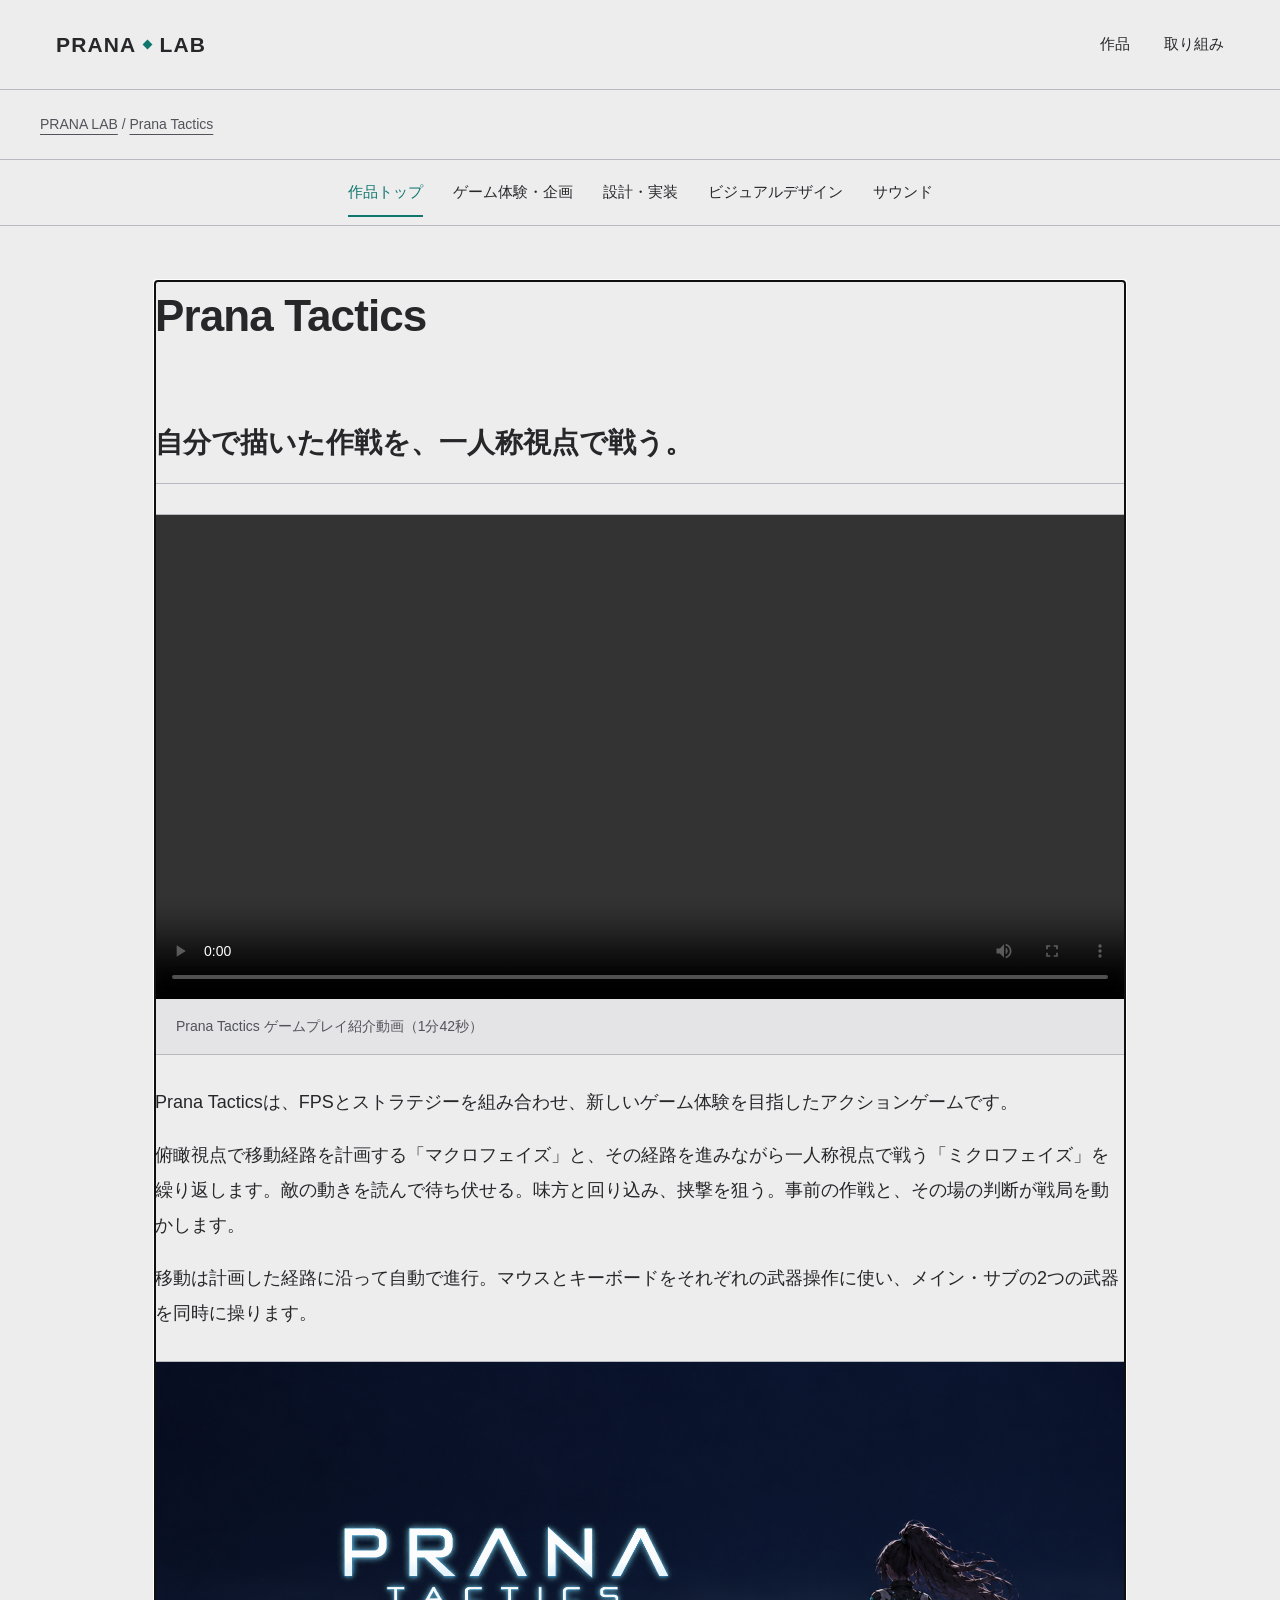
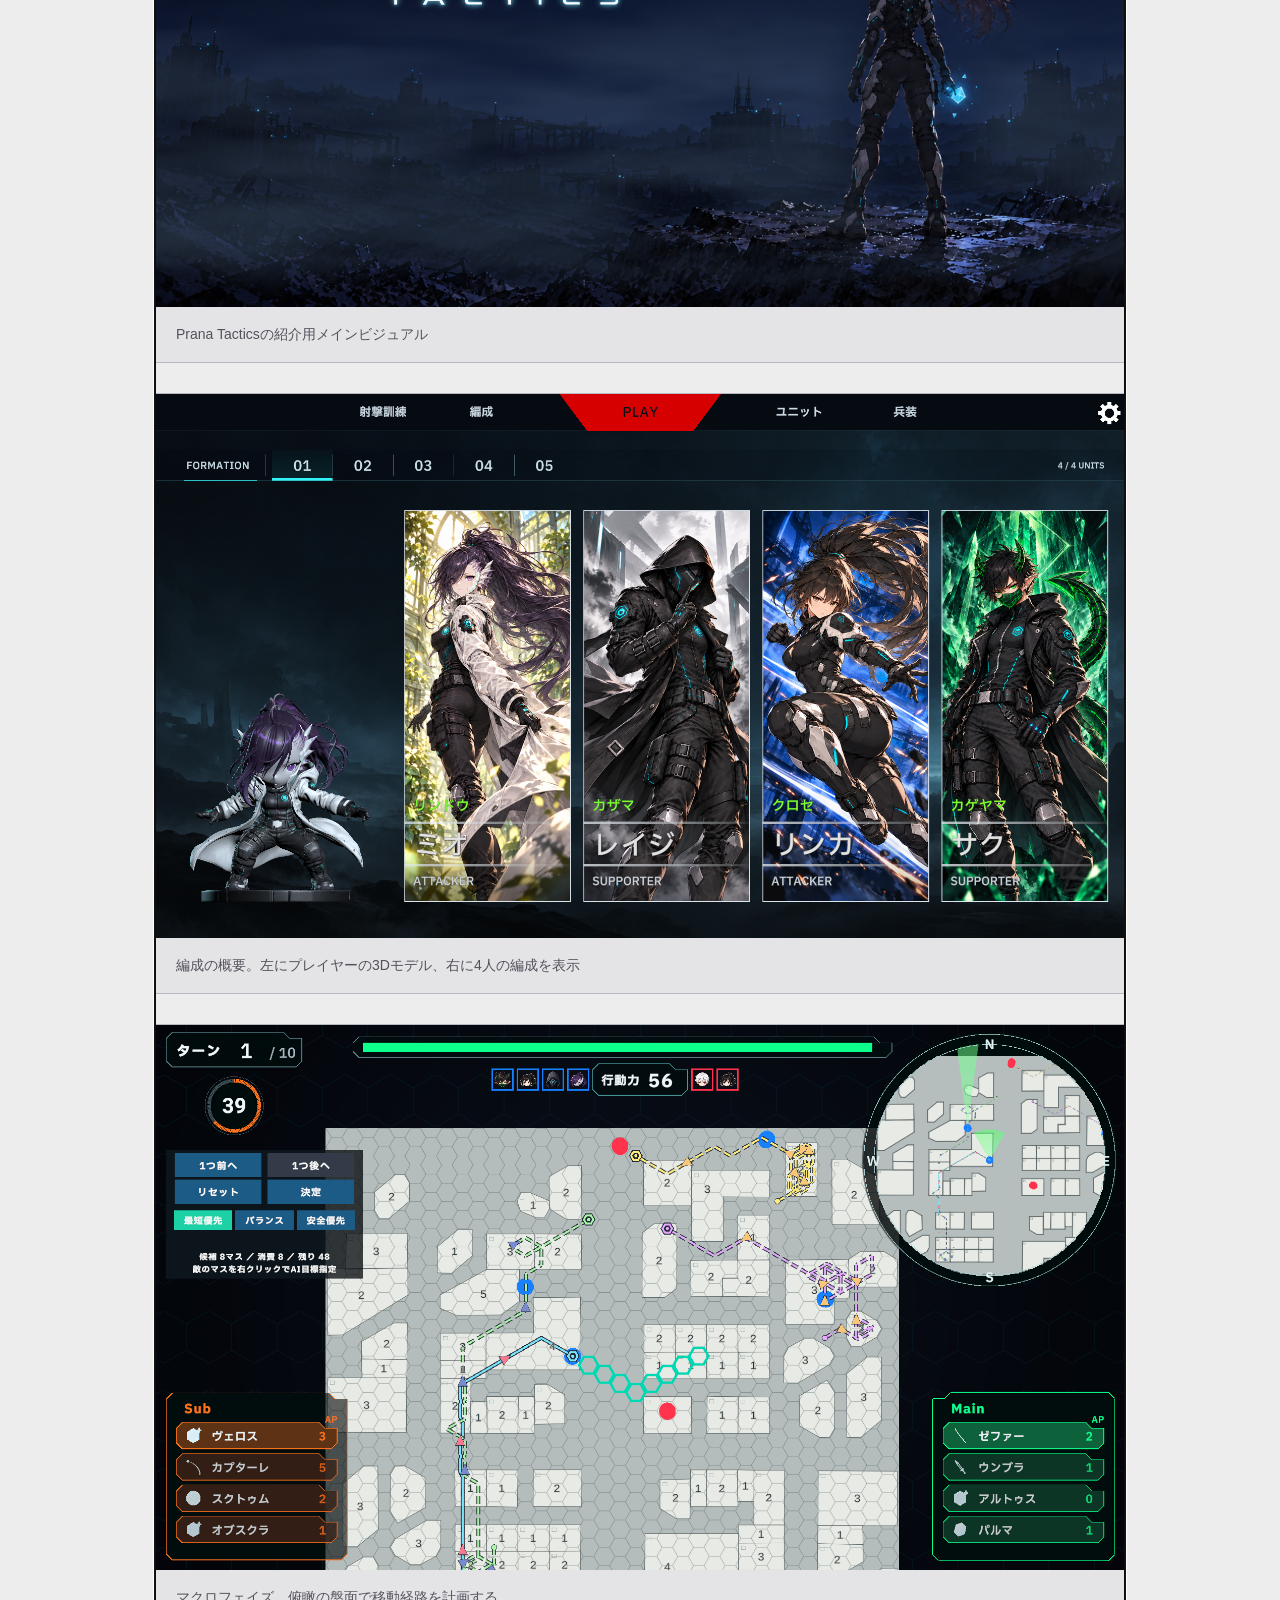
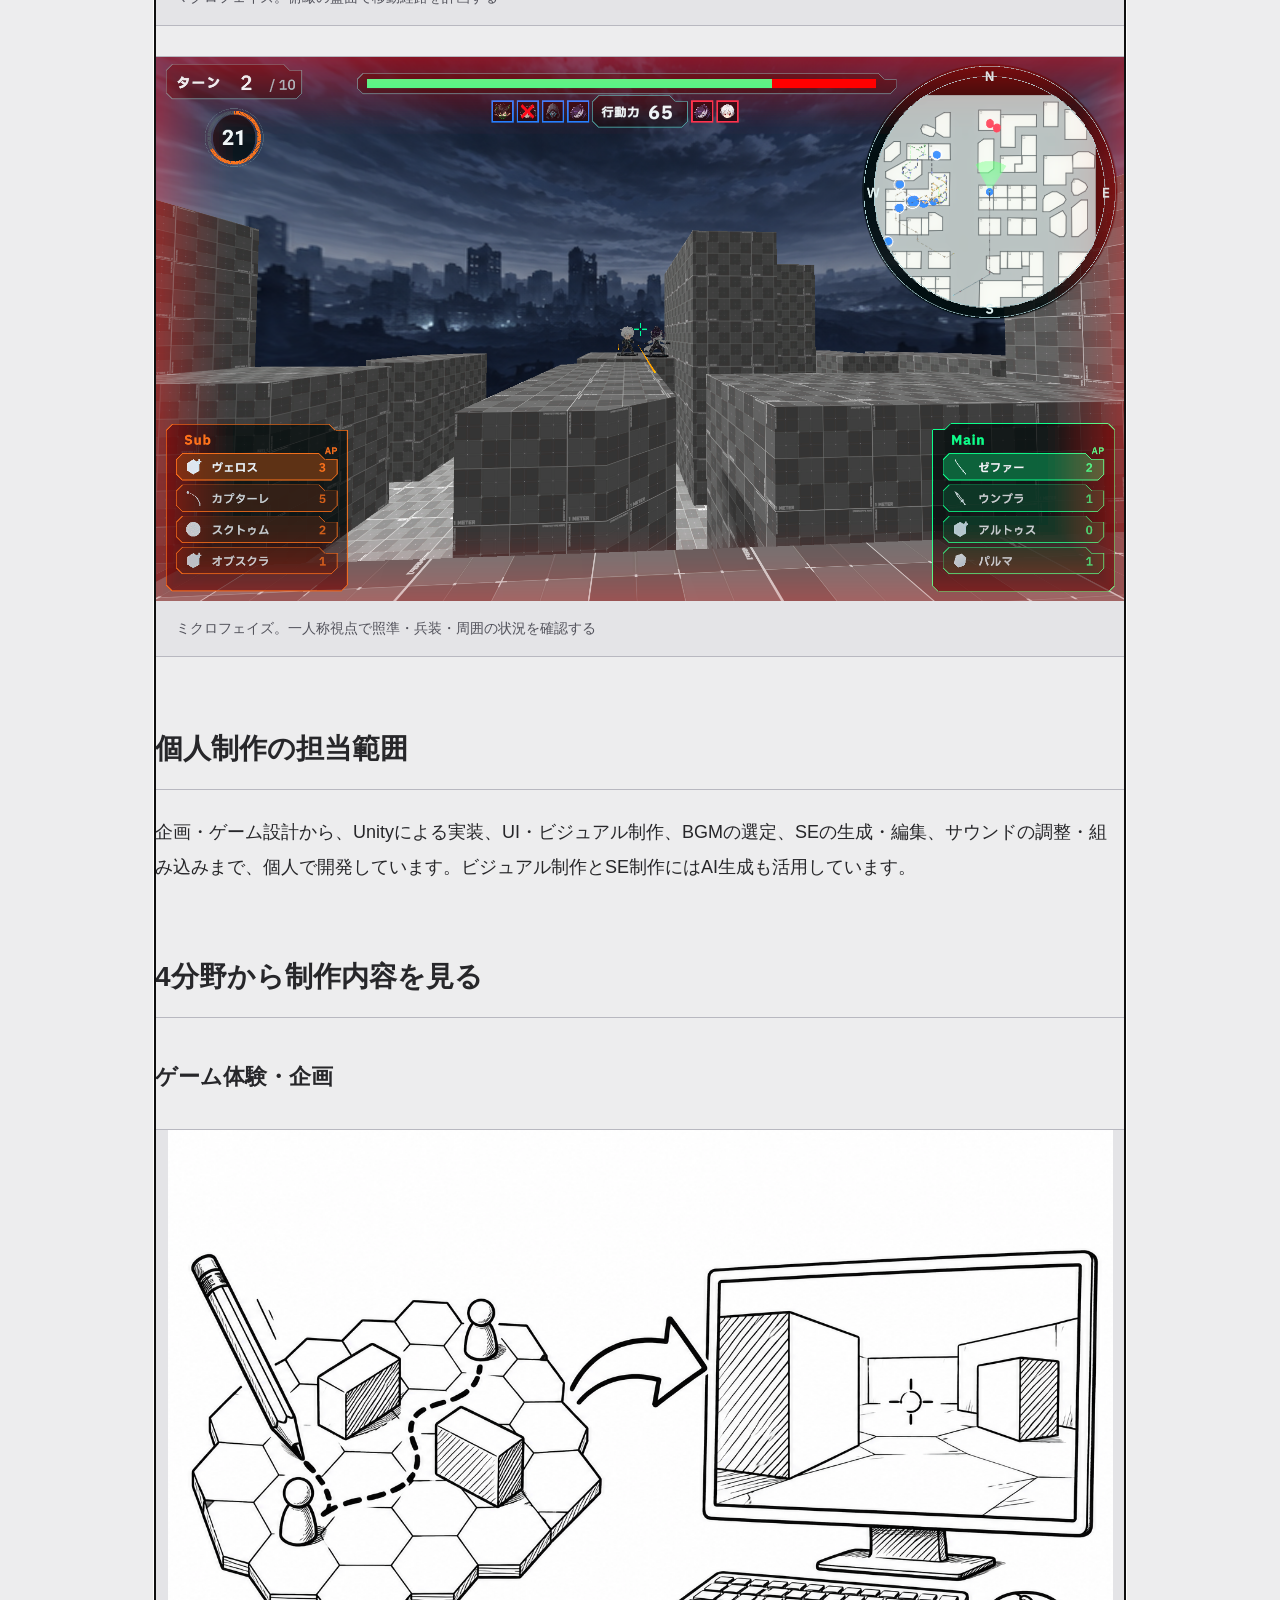
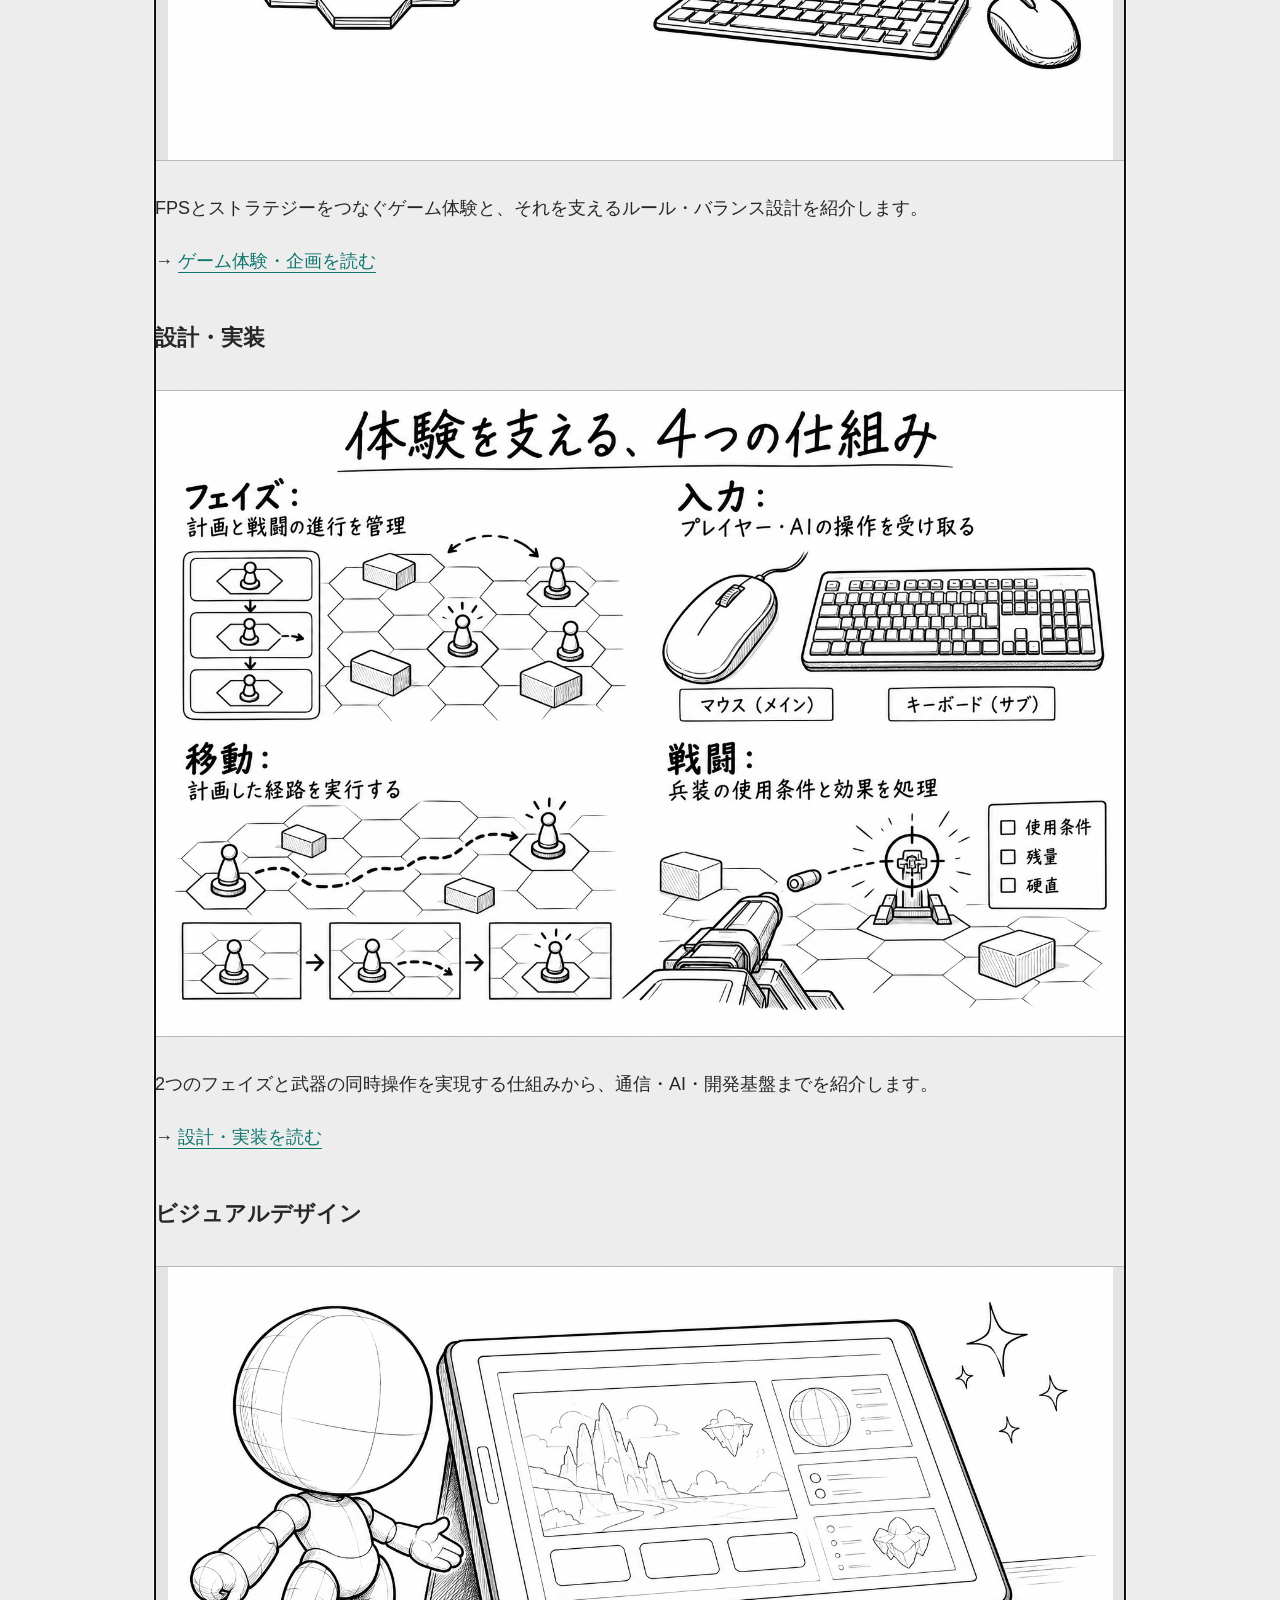
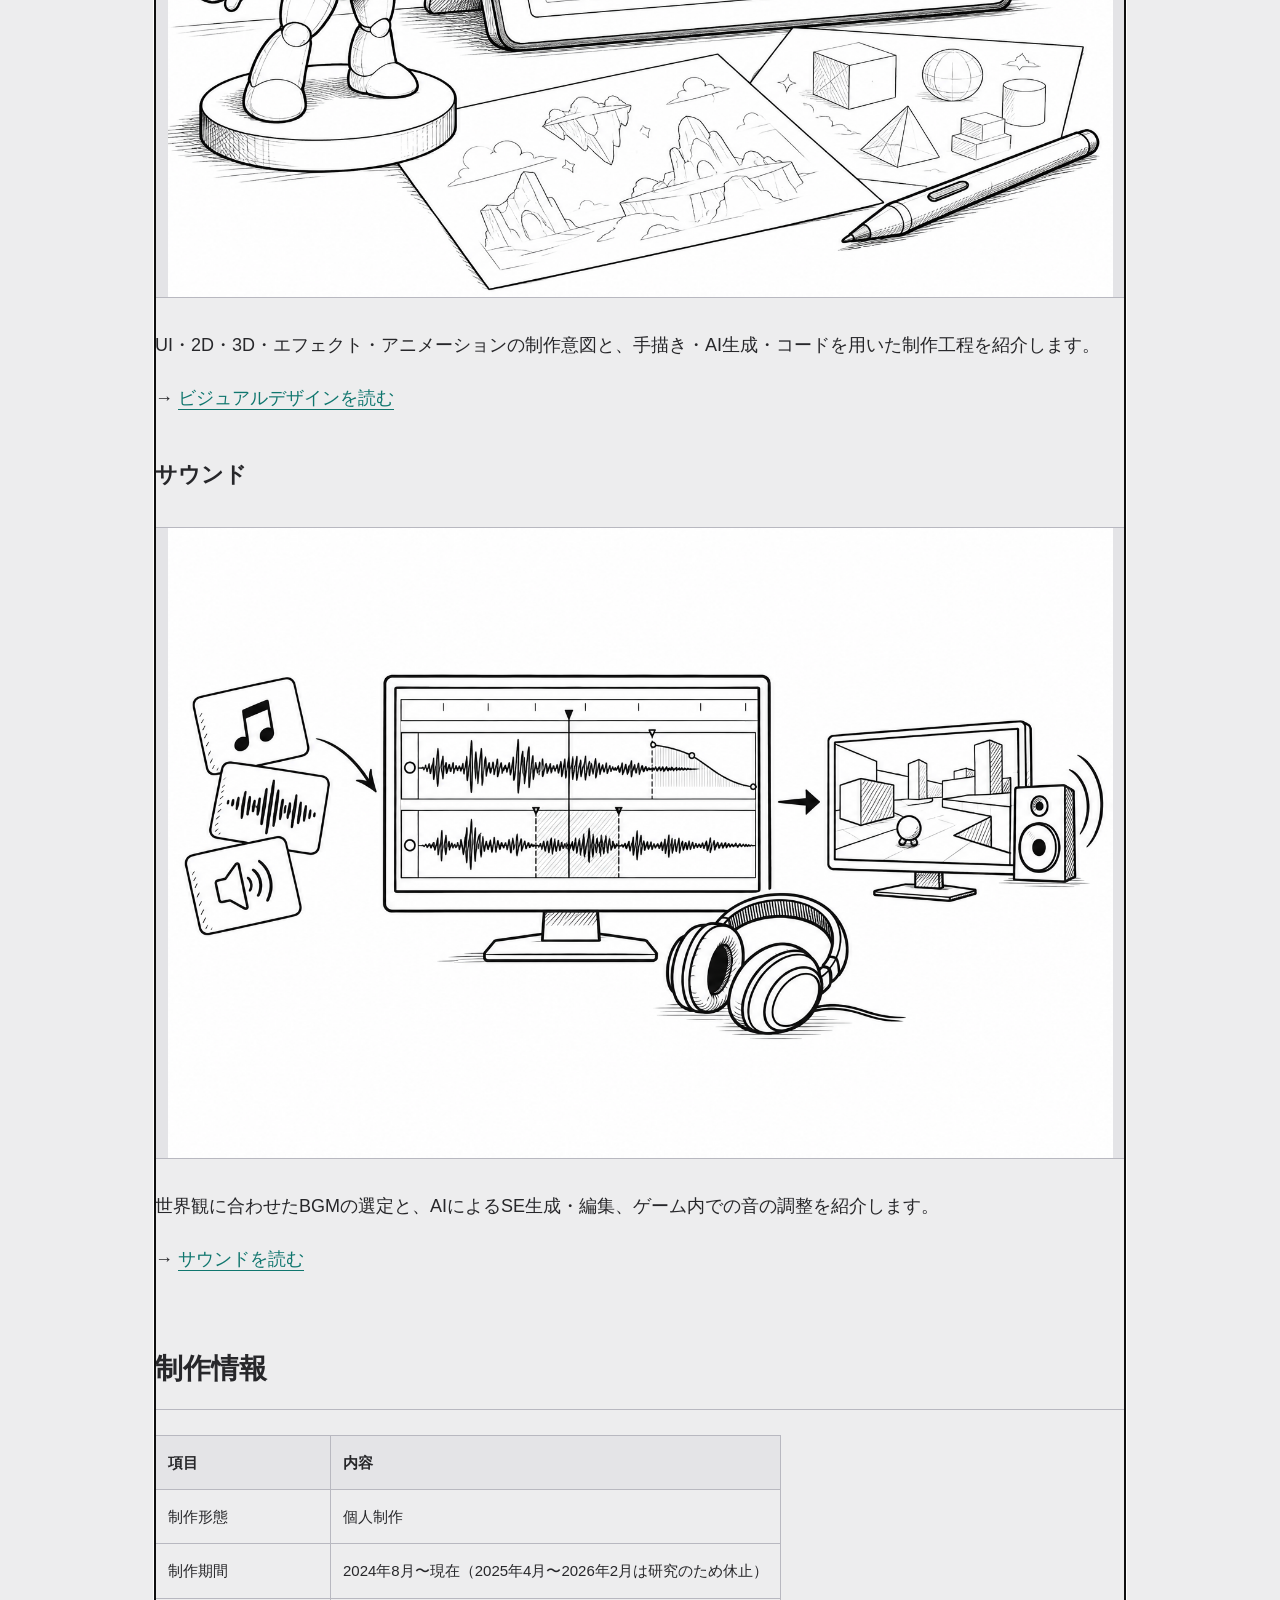
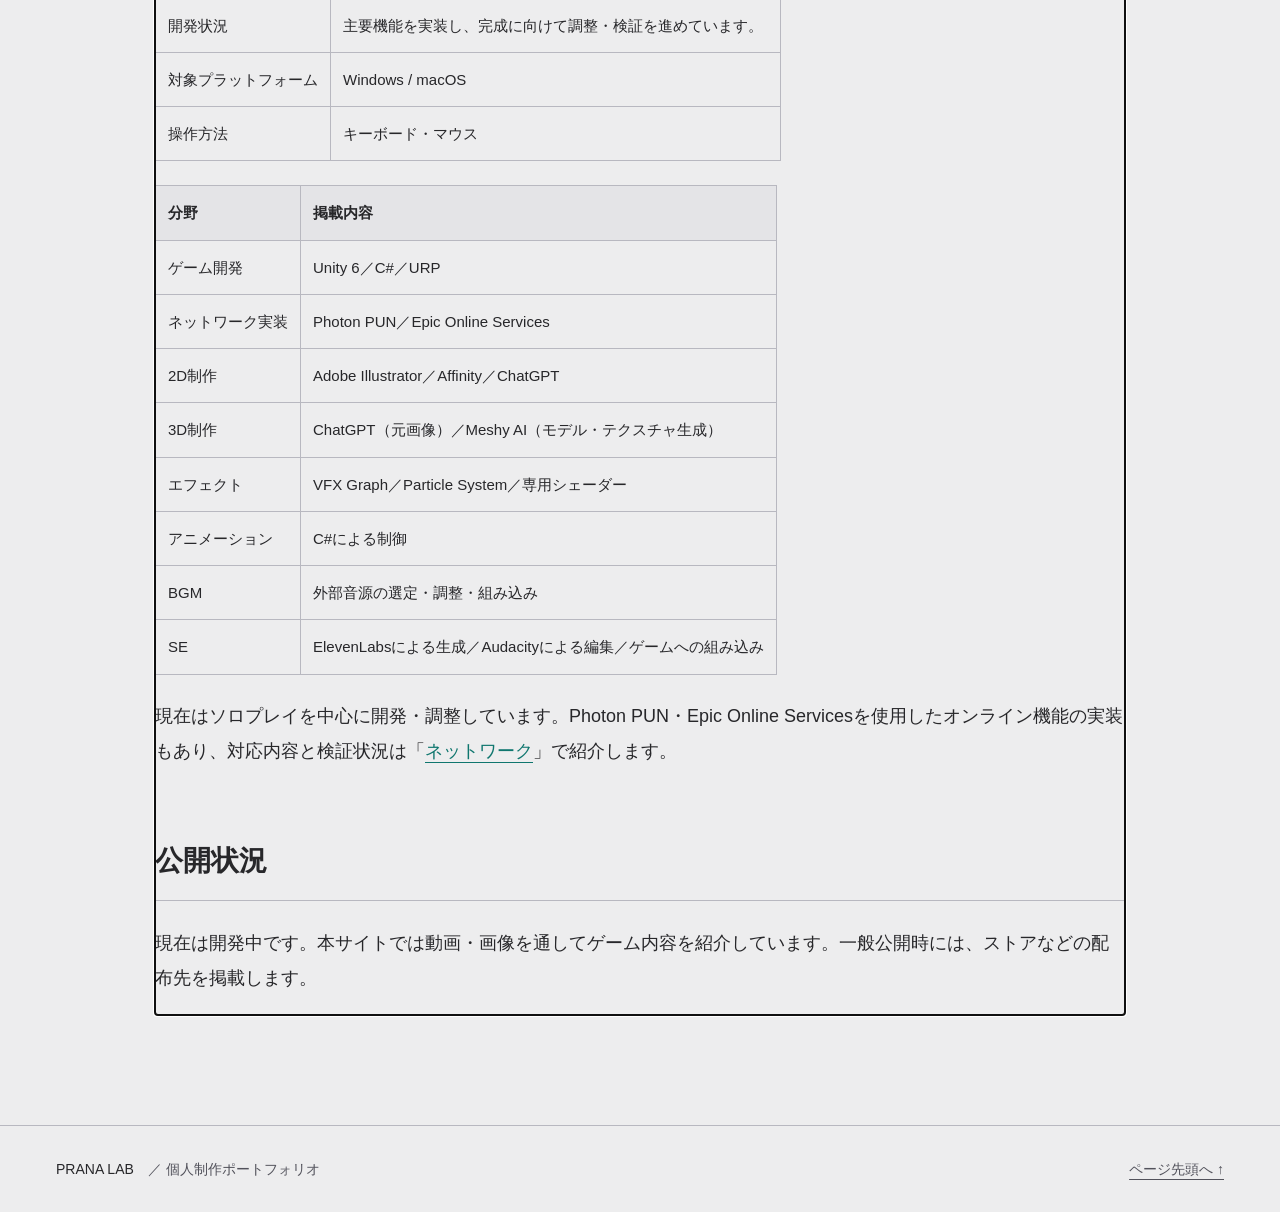
==== projects/prana-tactics/index.html @ 51e77785 "Initial Commit" ====
<!DOCTYPE html><html lang="ja"><head><meta charset="utf-8"><meta name="viewport" content="width=device-width, initial-scale=1"><meta name="description" content="PRANA LAB — ゲームの面白さを考え、仕組みとして形にする。Unityによる個人制作のポートフォリオ。"><meta name="referrer" content="no-referrer"><meta http-equiv="Content-Security-Policy" content="default-src 'self'; script-src 'self'; style-src 'self' 'unsafe-inline'; img-src 'self' blob: data:; media-src 'self' blob:; connect-src 'self'; object-src 'none'; base-uri 'self'; form-action 'self'"><title>Prana Tactics — 詳細 | PRANA LAB</title><link rel="icon" href="/favicon.svg" type="image/svg+xml"><link rel="stylesheet" href="/_astro/SiteLayout.D7xAakHT.css"></head><body><a class="skip-link" href="#main">本文へ移動</a><header class="site-header"><a class="wordmark" href="/" aria-label="PRANA LAB ホーム">PRANA<span class="wordmark-square"></span>LAB</a><nav aria-label="メインナビゲーション"><a href="/#projects">作品</a><a href="/#approach">取り組み</a></nav></header><main id="main"><div id="project-app" data-project="prana-tactics" data-base="/"><section id="reading-screen"><p id="content-message" class="form-message" role="status" hidden></p><div class="reading-bar"><nav id="breadcrumbs" aria-label="現在地"></nav><button id="mobile-toc-toggle" class="text-button" aria-expanded="false" aria-controls="article-toc">このページの目次 ＋</button></div><nav id="project-navigation" class="project-navigation" aria-label="作品内の分類"></nav><nav id="section-navigation" class="section-navigation" aria-label="分野内のページ" hidden></nav><div class="reading-layout"><aside id="article-toc" class="article-toc" aria-label="このページの目次"></aside><article id="article-body" class="prose" tabindex="-1"><h1 id="heading-1">Prana Tactics</h1>
<h2 id="heading-2">自分で描いた作戦を、一人称視点で戦う。</h2>
<figure class="media-slot" data-media-id="project-hero-video"><div class="media-fallback">素材を準備中</div><figcaption>Prana Tactics ゲームプレイ紹介動画（1分42秒）</figcaption></figure>
<p>Prana Tacticsは、FPSとストラテジーを組み合わせ、新しいゲーム体験を目指したアクションゲームです。</p>
<p>俯瞰視点で移動経路を計画する「マクロフェイズ」と、その経路を進みながら一人称視点で戦う「ミクロフェイズ」を繰り返します。敵の動きを読んで待ち伏せる。味方と回り込み、挟撃を狙う。事前の作戦と、その場の判断が戦局を動かします。</p>
<p>移動は計画した経路に沿って自動で進行。マウスとキーボードをそれぞれの武器操作に使い、メイン・サブの2つの武器を同時に操ります。</p>
<figure class="media-slot" data-media-id="project-main-visual"><div class="media-fallback">素材を準備中</div><figcaption>Prana Tacticsの紹介用メインビジュアル</figcaption></figure>
<figure class="media-slot" data-media-id="project-representative-image-1"><div class="media-fallback">素材を準備中</div><figcaption>編成の概要。左にプレイヤーの3Dモデル、右に4人の編成を表示</figcaption></figure>
<figure class="media-slot" data-media-id="project-representative-image-2"><div class="media-fallback">素材を準備中</div><figcaption>マクロフェイズ。俯瞰の盤面で移動経路を計画する</figcaption></figure>
<figure class="media-slot" data-media-id="project-representative-image-3"><div class="media-fallback">素材を準備中</div><figcaption>ミクロフェイズ。一人称視点で照準・兵装・周囲の状況を確認する</figcaption></figure>
<h2 id="heading-3">個人制作の担当範囲</h2>
<p>企画・ゲーム設計から、Unityによる実装、UI・ビジュアル制作、BGMの選定、SEの生成・編集、サウンドの調整・組み込みまで、個人で開発しています。ビジュアル制作とSE制作にはAI生成も活用しています。</p>
<h2 id="heading-4">4分野から制作内容を見る</h2>
<h3 id="heading-5">ゲーム体験・企画</h3>
<figure class="media-slot" data-media-id="top-planning"><div class="media-fallback">素材を準備中</div></figure>
<p>FPSとストラテジーをつなぐゲーム体験と、それを支えるルール・バランス設計を紹介します。</p>
<p>→ <a href="#/planning">ゲーム体験・企画を読む</a></p>
<h3 id="heading-6">設計・実装</h3>
<figure class="media-slot" data-media-id="top-engineering"><div class="media-fallback">素材を準備中</div></figure>
<p>2つのフェイズと武器の同時操作を実現する仕組みから、通信・AI・開発基盤までを紹介します。</p>
<p>→ <a href="#/engineering">設計・実装を読む</a></p>
<h3 id="heading-7">ビジュアルデザイン</h3>
<figure class="media-slot" data-media-id="top-visual"><div class="media-fallback">素材を準備中</div></figure>
<p>UI・2D・3D・エフェクト・アニメーションの制作意図と、手描き・AI生成・コードを用いた制作工程を紹介します。</p>
<p>→ <a href="#/visual">ビジュアルデザインを読む</a></p>
<h3 id="heading-8">サウンド</h3>
<figure class="media-slot" data-media-id="top-sound"><div class="media-fallback">素材を準備中</div></figure>
<p>世界観に合わせたBGMの選定と、AIによるSE生成・編集、ゲーム内での音の調整を紹介します。</p>
<p>→ <a href="#/sound">サウンドを読む</a></p>
<h2 id="heading-9">制作情報</h2>
<table>
<thead>
<tr>
<th>項目</th>
<th>内容</th>
</tr>
</thead>
<tbody>
<tr>
<td>制作形態</td>
<td>個人制作</td>
</tr>
<tr>
<td>制作期間</td>
<td>2024年8月〜現在（2025年4月〜2026年2月は研究のため休止）</td>
</tr>
<tr>
<td>開発状況</td>
<td>主要機能を実装し、完成に向けて調整・検証を進めています。</td>
</tr>
<tr>
<td>対象プラットフォーム</td>
<td>Windows / macOS</td>
</tr>
<tr>
<td>操作方法</td>
<td>キーボード・マウス</td>
</tr>
</tbody>
</table>
<table>
<thead>
<tr>
<th>分野</th>
<th>掲載内容</th>
</tr>
</thead>
<tbody>
<tr>
<td>ゲーム開発</td>
<td>Unity 6／C#／URP</td>
</tr>
<tr>
<td>ネットワーク実装</td>
<td>Photon PUN／Epic Online Services</td>
</tr>
<tr>
<td>2D制作</td>
<td>Adobe Illustrator／Affinity／ChatGPT</td>
</tr>
<tr>
<td>3D制作</td>
<td>ChatGPT（元画像）／Meshy AI（モデル・テクスチャ生成）</td>
</tr>
<tr>
<td>エフェクト</td>
<td>VFX Graph／Particle System／専用シェーダー</td>
</tr>
<tr>
<td>アニメーション</td>
<td>C#による制御</td>
</tr>
<tr>
<td>BGM</td>
<td>外部音源の選定・調整・組み込み</td>
</tr>
<tr>
<td>SE</td>
<td>ElevenLabsによる生成／Audacityによる編集／ゲームへの組み込み</td>
</tr>
</tbody>
</table>
<p>現在はソロプレイを中心に開発・調整しています。Photon PUN・Epic Online Servicesを使用したオンライン機能の実装もあり、対応内容と検証状況は「<a href="#/engineering/networking">ネットワーク</a>」で紹介します。</p>
<h2 id="heading-10">公開状況</h2>
<p>現在は開発中です。本サイトでは動画・画像を通してゲーム内容を紹介しています。一般公開時には、ストアなどの配布先を掲載します。</p>
</article></div></section></div><dialog id="image-dialog"><button id="close-image" aria-label="画像の拡大を閉じる">閉じる ×</button><img id="expanded-image" alt=""></dialog><script type="module" src="/_astro/_project_.astro_astro_type_script_index_0_lang.Dco8HeiO.js"></script></main><footer class="site-footer"><span>PRANA LAB <span class="muted">／ 個人制作ポートフォリオ</span></span><a href="#main">ページ先頭へ ↑</a></footer></body></html>
---- _astro/SiteLayout.D7xAakHT.css ----
pre code.hljs{padding:1em;display:block;overflow-x:auto}code.hljs{padding:3px 5px}.hljs{color:#24292e;background:#fff}.hljs-doctag,.hljs-keyword,.hljs-meta .hljs-keyword,.hljs-template-tag,.hljs-template-variable,.hljs-type,.hljs-variable.language_{color:#d73a49}.hljs-title,.hljs-title.class_,.hljs-title.class_.inherited__,.hljs-title.function_{color:#6f42c1}.hljs-attr,.hljs-attribute,.hljs-literal,.hljs-meta,.hljs-number,.hljs-operator,.hljs-variable,.hljs-selector-attr,.hljs-selector-class,.hljs-selector-id{color:#005cc5}.hljs-regexp,.hljs-string,.hljs-meta .hljs-string{color:#032f62}.hljs-built_in,.hljs-symbol{color:#e36209}.hljs-comment,.hljs-code,.hljs-formula{color:#6a737d}.hljs-name,.hljs-quote,.hljs-selector-tag,.hljs-selector-pseudo{color:#22863a}.hljs-subst{color:#24292e}.hljs-section{color:#005cc5;font-weight:700}.hljs-bullet{color:#735c0f}.hljs-emphasis{color:#24292e;font-style:italic}.hljs-strong{color:#24292e;font-weight:700}.hljs-addition{color:#22863a;background-color:#f0fff4}.hljs-deletion{color:#b31d28;background-color:#ffeef0}:root{color-scheme:light;--bg:#ededee;--surface:#e4e4e7;--text:#27272a;--muted:#52525b;--line:#b8b8c0;--accent:#0f766e;--accent-soft:#e3f0ed;--max:1200px;font-feature-settings:"palt";scroll-behavior:smooth;scroll-padding-top:110px;font-family:-apple-system,BlinkMacSystemFont,Hiragino Kaku Gothic ProN,Yu Gothic,Meiryo,sans-serif}*{box-sizing:border-box}body{background:var(--bg);color:var(--text);-webkit-font-smoothing:antialiased;margin:0;font-size:18px;line-height:1.9}a{color:inherit;text-underline-offset:5px}button,input{font:inherit}button,a{-webkit-tap-highlight-color:transparent}button{cursor:pointer}button:disabled{cursor:wait;opacity:.6}button:focus-visible,a:focus-visible,input:focus-visible,summary:focus-visible{outline-offset:5px;outline:3px solid #14b8a6}[hidden]{display:none!important}.container{width:min(var(--max), calc(100% - 112px));margin-inline:auto}.mono,.eyebrow{letter-spacing:.12em;font-family:SFMono-Regular,Consolas,monospace;font-size:14px}.eyebrow{color:var(--accent);font-weight:600;display:block}.muted{color:var(--muted)}.small{font-size:15px;line-height:1.9}.site-header{border-bottom:1px solid var(--line);z-index:30;backdrop-filter:blur(12px);background:#ededeef7;justify-content:space-between;align-items:center;height:90px;padding:0 56px;display:flex;position:sticky;top:0}.wordmark{letter-spacing:.055em;align-items:center;gap:8px;font-family:Arial,sans-serif;font-size:21px;font-weight:800;text-decoration:none;display:flex}.wordmark-square{background:var(--accent);width:7px;height:7px;transform:rotate(45deg)}.site-header nav{align-items:center;gap:34px;font-size:15px;display:flex}.site-header nav a{text-decoration:none}.site-header nav a:hover{color:var(--accent);text-decoration:underline}.text-button{color:var(--accent);background:0 0;border:0;padding:8px;font-size:15px}.hero{padding-top:85px}.status-dot{background:var(--accent);border-radius:50%;width:6px;height:6px;margin-right:9px;display:inline-block}.hero-grid{grid-template-columns:1.35fr .65fr;align-items:center;gap:60px;margin-top:30px;display:grid}.hero h1{letter-spacing:-.04em;margin:0 0 25px;font-size:clamp(28px,3.4vw,49px);font-weight:650;line-height:1.65}.hero h1 span{color:var(--accent)}.hero-description{max-width:610px;color:var(--muted);margin:0 0 32px;font-size:18px;line-height:2.2}.button{background:var(--accent);color:#fff;border:1px solid var(--accent);justify-content:space-between;align-items:center;gap:24px;padding:14px 22px;font-size:15px;font-weight:600;text-decoration:none;transition:background .15s,transform .15s;display:inline-flex}.button:hover{background:#115e59;transform:translateY(-1px)}.hero-mark{background:radial-gradient(#0f766e0d,#0000 70%);place-items:center;height:300px;display:grid;position:relative}.hero-monogram{letter-spacing:-.06em;color:var(--accent);font-family:Arial,sans-serif;font-size:65px;font-weight:500}.hero-monogram>span{vertical-align:middle;opacity:.4;padding:0 9px;font-size:26px}.orbit{border:1px solid #b9d3cc;border-radius:38px;width:205px;height:205px;position:absolute;transform:rotate(35deg)}.orbit.two{border-color:#dee7e3;width:250px;height:250px;transform:rotate(-12deg)}.hero-mark-label{letter-spacing:.15em;color:var(--muted);font:14px monospace;position:absolute;bottom:3px}.hero-bottom{border-top:1px solid var(--line);color:var(--muted);justify-content:space-between;margin-top:58px;padding:23px 0;font-size:14px;display:flex}.section{padding-top:82px;padding-bottom:85px}.section-heading{justify-content:space-between;align-items:flex-end;gap:20px;margin-bottom:33px;display:flex}.section h2{letter-spacing:-.03em;margin:9px 0 0;font-size:25px;font-weight:600}.section-note{color:var(--muted);font-size:14px}.project-card{border:1px solid var(--line);background:var(--bg);grid-template-columns:1fr 1fr;display:grid}.project-art{background:#18181b;min-height:430px;overflow:hidden}.project-art img{object-fit:cover;width:100%;height:100%;display:block}.project-art-type{color:#dbeee9;background:radial-gradient(at 15% 85%,#123c37,#0000 70%),linear-gradient(120deg,#0000 45%,#30433f33 45% 46%,#0000 46%);flex-direction:column;justify-content:space-between;height:100%;min-height:430px;padding:38px 44px;display:flex;position:relative}.project-art-type>.mono{letter-spacing:.15em;color:#9bbab2;font-size:14px}.project-art-type>span:nth-child(2){letter-spacing:.06em;z-index:1;font-family:Arial,sans-serif;font-size:clamp(35px,4.5vw,68px);font-weight:300;line-height:1.12}.project-art-type strong{font-weight:750}.art-line{pointer-events:none;border:1px solid #5eead433;width:180px;height:180px;position:absolute;top:34px;right:24px;transform:rotate(30deg)}.project-copy{flex-direction:column;align-items:flex-start;padding:36px 38px;display:flex}.project-meta{justify-content:space-between;align-items:center;gap:20px;width:100%;display:flex}.project-meta .mono{color:var(--muted);font-size:14px}.badge{background:var(--accent-soft);color:var(--accent);padding:3px 9px;font-size:14px}.project-copy h3{letter-spacing:-.025em;margin:20px 0 12px;font-size:30px}.project-description{margin:0 0 18px;font-size:18px;line-height:2}.tag-list{gap:8px;display:flex}.tag-list span{border:1px solid var(--line);padding:1px 10px;font-size:14px}.responsibility{grid-template-columns:60px 1fr;gap:10px;margin:25px 0 5px;font-size:14px;display:grid}.responsibility dt{color:var(--muted)}.responsibility dd{margin:0}.project-copy>.small{margin-bottom:22px;font-size:14px}.project-link{justify-content:center;gap:12px;width:100%;margin-top:auto;font-size:14px}.approaches{background:var(--surface);border-block:1px solid var(--line)}.approach-grid{grid-template-columns:repeat(3,1fr);gap:40px;display:grid}.approach-grid article{border-top:1px solid #b7c9c3;padding-top:20px}.approach-number{color:var(--accent);font:14px monospace}.approach-grid h3{margin:20px 0 14px;font-size:18px;font-weight:600}.approach-grid p{color:var(--muted);font-size:17px;line-height:1.95}.approaches>.container>.small{margin:30px 0 0}.technology{justify-content:space-between;align-items:center;gap:40px;display:flex}.technology h2{font-size:21px}.technology ul{flex-wrap:wrap;gap:9px;max-width:520px;padding:0;list-style:none;display:flex}.technology li{border:1px solid var(--line);padding:8px 15px;font-size:15px}.site-footer{border-top:1px solid var(--line);justify-content:space-between;padding:30px 56px;font-size:14px;display:flex}.site-footer a{color:var(--muted)}.site-footer .muted{margin-left:10px;font-size:14px}.skip-link{z-index:100;background:var(--text);color:#fff;padding:10px;position:fixed;top:0;left:20px;transform:translateY(-110%)}.skip-link:focus{transform:none}.unlock-section{grid-template-columns:1fr 440px;align-items:center;gap:90px;min-height:calc(100vh - 175px);padding-block:100px;display:grid}.unlock-aside h1{letter-spacing:-.03em;margin:24px 0 20px;font-size:48px;line-height:1.3}.unlock-aside p{color:var(--muted);max-width:450px;font-size:18px}.back-link{color:var(--accent);margin-top:35px;font-size:15px;display:inline-block}.unlock-card{border:1px solid var(--line);background:var(--bg);padding:40px}.lock-symbol{color:var(--accent);font-size:30px}.unlock-card h2{margin:15px 0 7px;font-size:22px}.unlock-card>p{font-size:15px}.unlock-card form{margin-top:27px}.unlock-card label{margin-bottom:8px;font-size:15px;display:block}.password-field{border:1px solid #a1a1aa;margin-bottom:20px;display:flex}.password-field input{background:var(--bg);color:#27272a;border:0;width:100%;min-width:0;padding:12px;font:16px monospace}.password-field button{border:0;border-left:1px solid var(--line);background:var(--surface);min-width:65px;font-size:14px}.unlock-card .button{width:100%}.form-message{color:#b42318;min-height:1.8em;font-size:15px}.unlock-card>.small{margin-bottom:0;font-size:14px}.reading-bar{max-width:1380px;color:var(--muted);justify-content:space-between;margin:auto;padding:22px 40px;font-size:14px;display:flex}.project-navigation{border-block:1px solid var(--line);white-space:nowrap;justify-content:center;gap:30px;padding:10px 40px;font-size:15px;display:flex;overflow-x:auto}.project-navigation a{padding:8px 0;text-decoration:none}.project-navigation [aria-current]{color:var(--accent);box-shadow:0 2px var(--accent)}#breadcrumbs{overflow-wrap:anywhere;line-height:1.8}#breadcrumbs [aria-current=page]{color:var(--text);font-weight:600}.section-navigation{border:1px solid var(--line);border-left:3px solid var(--accent);background:var(--surface);max-width:1280px;margin:24px auto 0;padding:18px 22px}.section-navigation-label{margin:0 0 10px;font-size:16px;font-weight:600}.section-navigation-links{flex-wrap:wrap;gap:8px;display:flex}.section-navigation-links a{border:1px solid var(--line);border-radius:4px;padding:8px 12px;font-size:16px;text-decoration:none}.section-navigation-links a:hover{text-decoration:underline}.section-navigation-links [aria-current=page]{background:var(--text);border-color:var(--text);color:var(--surface);font-weight:600}.article-parent-navigation{border-top:1px solid var(--line);margin-top:48px;padding-top:24px}@media (width<=1360px){.section-navigation{margin-inline:40px}}@media (width<=760px){.section-navigation{margin:18px 20px 0;padding:16px}.section-navigation-links a{font-size:15px}}.reading-layout{grid-template-columns:260px minmax(0,1fr);gap:0;max-width:1360px;margin:auto;padding:55px 40px 110px;display:grid}.prose{border-left:2px solid var(--line);overflow-wrap:anywhere;min-width:0;padding-left:40px;font-size:18px;line-height:1.95}.prose h1{letter-spacing:-.02em;margin:0 0 30px;font-size:32px;line-height:1.6}.prose h2{border-bottom:1px solid var(--line);margin:65px 0 25px;padding-bottom:12px;font-size:28px}.prose h3{margin:38px 0 20px;font-size:22px}.prose h4{margin-top:34px;font-size:19px}.prose p{margin:18px 0}.prose a{color:var(--accent)}.prose table{border-collapse:collapse;width:100%;margin:24px 0;font-size:15px;display:block;overflow:auto}.prose th,.prose td{border:1px solid var(--line);vertical-align:top;text-align:left;min-width:115px;padding:12px}.prose th{background:var(--surface)}.prose code{background:var(--surface);padding:2px 4px;font-family:SFMono-Regular,Consolas,monospace;font-size:.85em}.prose pre{background:var(--surface);max-width:100%;margin:0;padding:20px;line-height:1.7;overflow:auto}.prose pre code{white-space:pre;padding:0;font-size:14px}.code-block{border:1px solid var(--line);margin:20px 0}.code-block summary{cursor:pointer;color:var(--accent);background:var(--surface);padding:10px 15px;font-size:15px}.article-toc{align-self:start;max-height:calc(100vh - 145px);padding:0 24px 0 0;position:sticky;top:115px;overflow:auto}.toc-label{letter-spacing:.1em;color:var(--muted);margin:0 0 20px;font:14px monospace}.article-toc nav{flex-direction:column;gap:12px;display:flex}.article-toc a{color:#3f3f46;font-size:14px;line-height:1.7;text-decoration:none}.article-toc a:hover,.article-toc a[data-active]{color:var(--accent);font-weight:600}.article-toc .toc-level-3{padding-left:10px;font-size:14px}.media-slot{background:var(--surface);border:1px solid var(--line);margin:30px 0}.media-fallback{min-height:180px;color:var(--muted);background:linear-gradient(140deg,#0000,#0f766e08);place-items:center;font-size:15px;display:grid}.media-slot figcaption{color:var(--muted);padding:15px 20px;font-size:14px;line-height:1.8}.media-slot img,.media-slot video{object-fit:contain;width:100%;height:auto;max-height:70vh;display:block}.media-image-button{background:0 0;border:0;width:100%;padding:0;display:block}.empty-page{min-height:70vh;padding-block:90px}.empty-page h1{font-size:35px}.project-overview .reading-layout{grid-template-columns:minmax(0,1fr);max-width:1050px}.project-overview .prose{border-left:0;padding-left:0}.project-overview .prose h1{font-size:44px}#mobile-toc-toggle{display:none}dialog{border:1px solid var(--line);background:var(--bg);max-width:95vw;max-height:95vh;color:var(--text);padding:48px 15px 15px}dialog::backdrop{background:#09090be6}dialog img{object-fit:contain;background:#11171c;max-width:88vw;max-height:80vh;display:block}dialog button{color:var(--text);background:0 0;border:0;padding:6px;position:absolute;top:10px;right:12px}@media (width>=1000px){body:has(.prose h1:first-child) .prose>h1:first-child{max-width:800px}}@media (width<=1000px){.container{width:calc(100% - 64px)}.site-header{height:78px;padding-inline:32px}.hero-grid{gap:25px}.hero-mark{height:250px}.hero h1{font-size:34px}.orbit.two{width:210px;height:210px}.orbit.one{width:170px;height:170px}.project-copy{padding:28px}.project-art-type{min-height:450px;padding:30px}.project-meta{flex-wrap:wrap;gap:5px}.approach-grid{gap:25px}.unlock-section{grid-template-columns:1fr 380px;gap:40px}.unlock-card{padding:30px}.reading-layout{grid-template-columns:230px minmax(0,1fr);padding-inline:30px}.prose{padding-left:28px}.technology{flex-direction:column;align-items:flex-start;gap:20px}}@media (width<=740px){:root{scroll-padding-top:95px}.container{width:calc(100% - 40px)}.site-header{flex-wrap:wrap;gap:8px;height:auto;min-height:78px;padding:12px 20px}.wordmark{font-size:18px}.site-header nav{flex-wrap:wrap;gap:14px;font-size:14px}.hero{padding-top:50px}.hero-grid{grid-template-columns:1fr;gap:0;margin-top:25px}.hero h1{letter-spacing:-.045em;font-size:32px;line-height:1.7}.hero-description{font-size:15px}.hero-mark{display:none}.hero-bottom{margin-top:40px;padding-block:20px}.hero-bottom .mono{letter-spacing:.03em;font-size:14px}.section{padding-block:55px}.section-heading{align-items:flex-start}.section h2{font-size:22px}.section-note{display:none}.project-card{grid-template-columns:1fr}.project-art{min-height:270px}.project-art-type{min-height:270px;padding:25px}.project-art-type>span:nth-child(2){font-size:46px}.art-line{width:140px;height:140px;top:60px}.project-copy{padding:27px 24px}.project-copy h3{font-size:28px}.project-description{font-size:17px}.project-meta{flex-wrap:nowrap}.responsibility{grid-template-columns:1fr;gap:2px}.project-copy>.small{font-size:14px}.project-link{gap:6px;padding:14px 9px;font-size:14px}.approach-grid{grid-template-columns:1fr;gap:30px}.approach-grid h3{margin-top:12px}.approach-grid p{font-size:15px}.technology ul{margin:0}.technology li{font-size:14px}.site-footer{flex-wrap:wrap;gap:10px;padding:25px 20px;font-size:14px}.site-footer .muted{margin:0;display:block}.unlock-section{grid-template-columns:1fr;gap:35px;min-height:75vh;padding-block:45px}.unlock-aside h1{margin:15px 0;font-size:35px}.unlock-aside p{font-size:15px}.back-link{margin-top:10px}.unlock-card{padding:28px 24px}.reading-bar{padding:18px 20px;font-size:14px}.project-navigation{justify-content:flex-start;gap:22px;padding-inline:20px;font-size:14px}.reading-layout{flex-direction:column;gap:0;padding:30px 20px 70px;display:flex}.prose{border-left:0;order:2;width:100%;padding-left:0;font-size:17px}.prose h1{font-size:25px}.prose h2{margin-top:45px;font-size:22px}.prose h3{font-size:17px}.article-toc{border:1px solid var(--line);background:var(--surface);border-bottom:2px solid #a1a1aa;order:1;width:100%;max-height:50vh;margin-bottom:30px;padding:20px;display:none;position:static}.article-toc.is-open{display:block}#mobile-toc-toggle{white-space:nowrap;font-size:14px;display:block}.project-overview .reading-layout{display:flex}.project-overview .prose h1{font-size:32px}.project-overview .article-toc{max-height:50vh}.prose pre{padding:14px}.prose pre code{font-size:14px}.media-fallback{min-height:135px}}@media (prefers-reduced-motion:reduce){:root{scroll-behavior:auto}*,:before,:after{transition:none!important;animation:none!important}}.showcase-page .reading-layout{grid-template-columns:minmax(0,1fr);max-width:1050px}.showcase-page .article-toc,.showcase-page #mobile-toc-toggle,.project-overview .article-toc,.project-overview #mobile-toc-toggle{display:none}.showcase-page .prose{border-left:0;padding-left:0}@media (width>=741px){.article-toc{grid-area:1/1}.prose{grid-area:1/2}.project-overview .prose,.showcase-page .prose{grid-column:1}}.diagram-slot{overscroll-behavior-inline:contain;max-width:100%;overflow-x:auto}.media-slot img.diagram-image{min-width:720px;max-height:none}dialog img.diagram-image{width:1000px;max-width:none;max-height:none}.model-gallery{grid-template-columns:repeat(4,minmax(0,1fr));gap:16px;margin:30px 0;display:grid}.model-gallery .media-slot{min-width:0;margin:0}.model-gallery .media-fallback{aspect-ratio:680/720;min-height:0}.model-gallery figcaption{text-align:center;padding:12px 8px}.model-frame{background:#202123;position:relative;overflow:hidden}.media-slot .model-frame img{height:auto;max-height:none;position:absolute}@media (width<=740px){.model-gallery{grid-template-columns:repeat(2,minmax(0,1fr))}}.asset-gallery{grid-template-columns:repeat(3,minmax(0,1fr));gap:16px;margin:30px 0;display:grid}.asset-gallery .media-slot{min-width:0;margin:0}.asset-gallery .media-slot:not(.artwork-slot--icon){grid-column:1/-1}.asset-gallery .artwork-slot--logo{justify-self:center;width:min(100%,300px)}.artwork-slot .media-image-button{background:#11171c}.artwork-slot figcaption{text-align:center;padding:12px 8px}
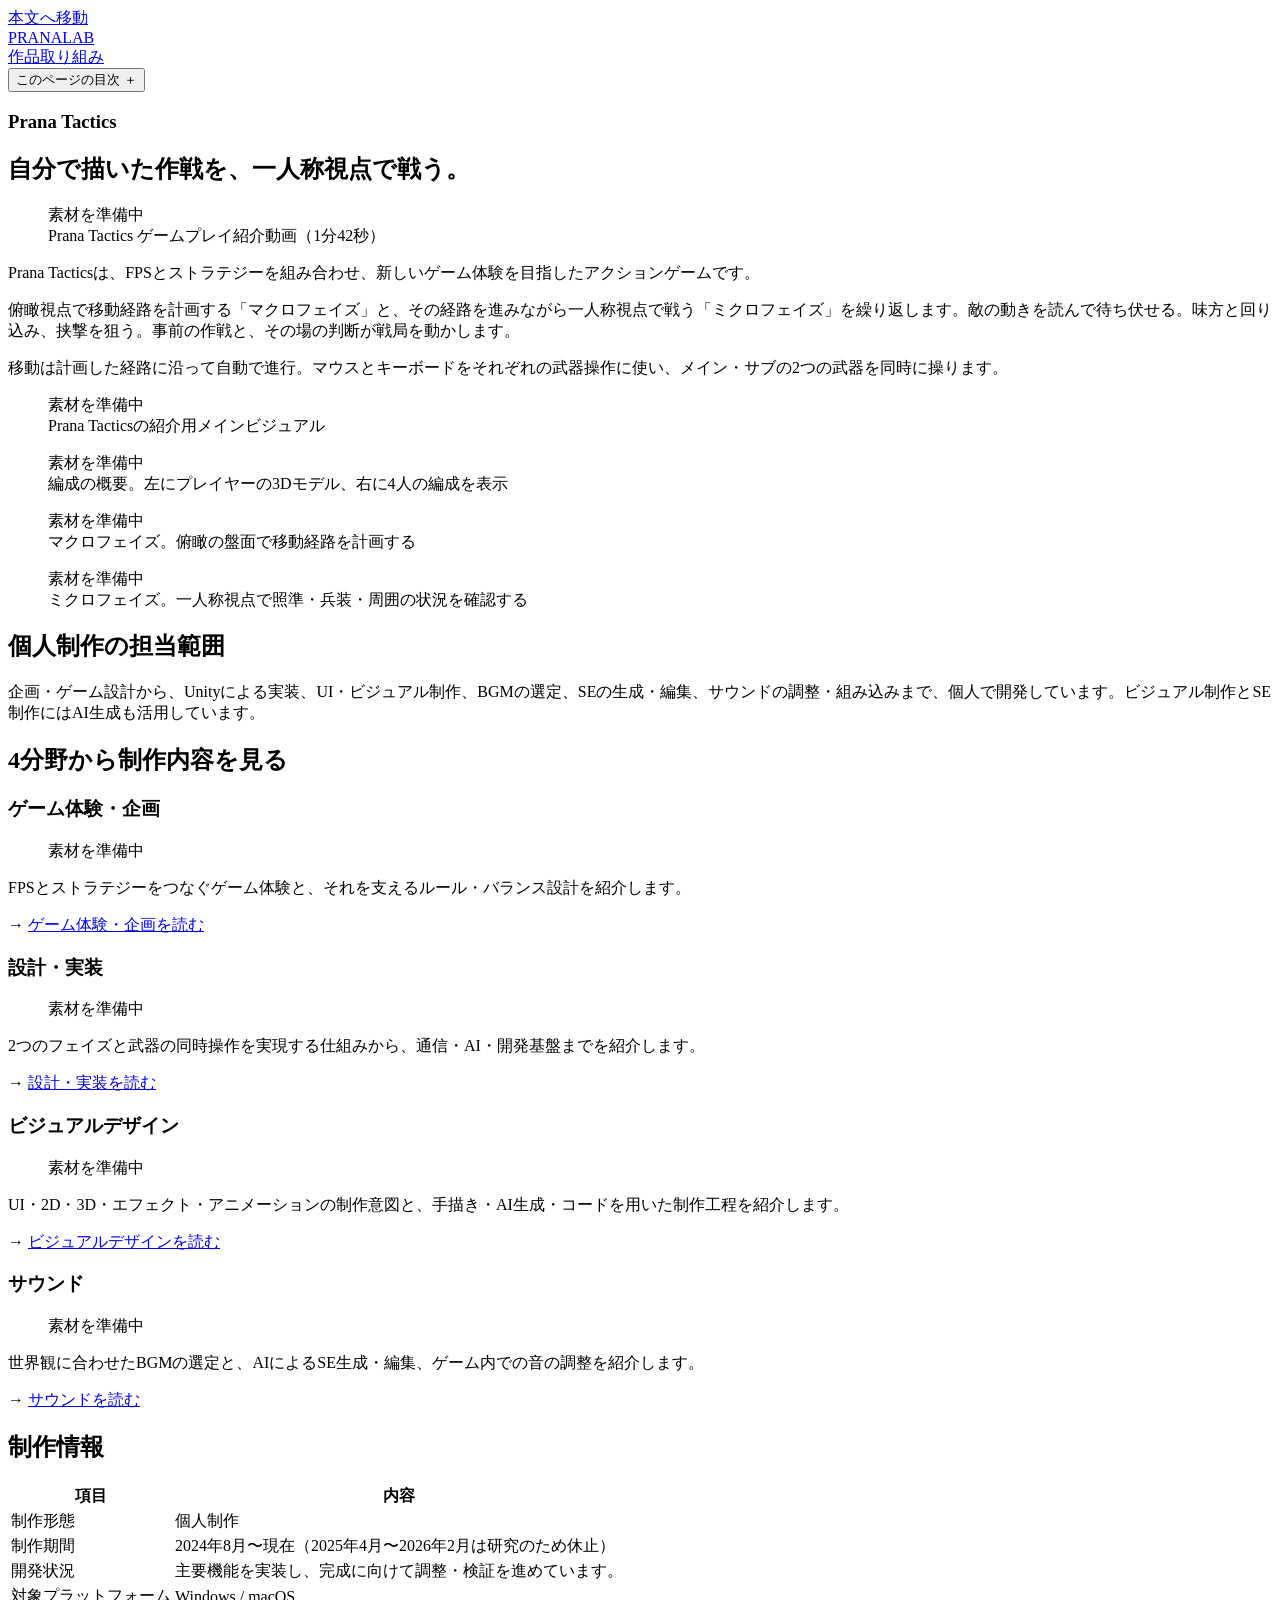
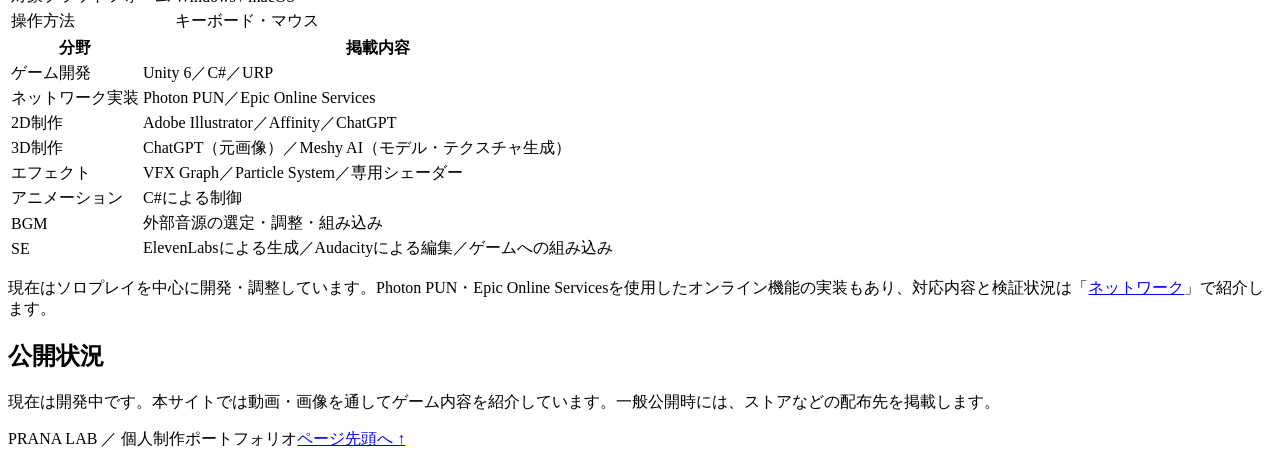
==== commit 46f251a1: "Update" ====
--- a/projects/prana-tactics/index.html
+++ b/projects/prana-tactics/index.html
@@ -1,4 +1,4 @@
-<!DOCTYPE html><html lang="ja"><head><meta charset="utf-8"><meta name="viewport" content="width=device-width, initial-scale=1"><meta name="description" content="PRANA LAB — ゲームの面白さを考え、仕組みとして形にする。Unityによる個人制作のポートフォリオ。"><meta name="referrer" content="no-referrer"><meta http-equiv="Content-Security-Policy" content="default-src 'self'; script-src 'self'; style-src 'self' 'unsafe-inline'; img-src 'self' blob: data:; media-src 'self' blob:; connect-src 'self'; object-src 'none'; base-uri 'self'; form-action 'self'"><title>Prana Tactics — 詳細 | PRANA LAB</title><link rel="icon" href="/favicon.svg" type="image/svg+xml"><link rel="stylesheet" href="/_astro/SiteLayout.D7xAakHT.css"></head><body><a class="skip-link" href="#main">本文へ移動</a><header class="site-header"><a class="wordmark" href="/" aria-label="PRANA LAB ホーム">PRANA<span class="wordmark-square"></span>LAB</a><nav aria-label="メインナビゲーション"><a href="/#projects">作品</a><a href="/#approach">取り組み</a></nav></header><main id="main"><div id="project-app" data-project="prana-tactics" data-base="/"><section id="reading-screen"><p id="content-message" class="form-message" role="status" hidden></p><div class="reading-bar"><nav id="breadcrumbs" aria-label="現在地"></nav><button id="mobile-toc-toggle" class="text-button" aria-expanded="false" aria-controls="article-toc">このページの目次 ＋</button></div><nav id="project-navigation" class="project-navigation" aria-label="作品内の分類"></nav><nav id="section-navigation" class="section-navigation" aria-label="分野内のページ" hidden></nav><div class="reading-layout"><aside id="article-toc" class="article-toc" aria-label="このページの目次"></aside><article id="article-body" class="prose" tabindex="-1"><h1 id="heading-1">Prana Tactics</h1>
+<!DOCTYPE html><html lang="ja"><head><meta charset="utf-8"><meta name="viewport" content="width=device-width, initial-scale=1"><meta name="description" content="PRANA LAB — ゲームの面白さを考え、仕組みとして形にする。Unityによる個人制作のポートフォリオ。"><meta name="referrer" content="no-referrer"><meta http-equiv="Content-Security-Policy" content="default-src 'self'; script-src 'self'; style-src 'self' 'unsafe-inline'; img-src 'self' blob: data:; media-src 'self' blob:; connect-src 'self'; object-src 'none'; base-uri 'self'; form-action 'self'"><title>Prana Tactics — 詳細 | PRANA LAB</title><link rel="icon" href="/Portfolio/favicon.svg" type="image/svg+xml"><link rel="stylesheet" href="/Portfolio/_astro/SiteLayout.D7xAakHT.css"></head><body><a class="skip-link" href="#main">本文へ移動</a><header class="site-header"><a class="wordmark" href="/Portfolio/" aria-label="PRANA LAB ホーム">PRANA<span class="wordmark-square"></span>LAB</a><nav aria-label="メインナビゲーション"><a href="/Portfolio/#projects">作品</a><a href="/Portfolio/#approach">取り組み</a></nav></header><main id="main"><div id="project-app" data-project="prana-tactics" data-base="/Portfolio/"><section id="reading-screen"><p id="content-message" class="form-message" role="status" hidden></p><div class="reading-bar"><nav id="breadcrumbs" aria-label="現在地"></nav><button id="mobile-toc-toggle" class="text-button" aria-expanded="false" aria-controls="article-toc">このページの目次 ＋</button></div><nav id="project-navigation" class="project-navigation" aria-label="作品内の分類"></nav><nav id="section-navigation" class="section-navigation" aria-label="分野内のページ" hidden></nav><div class="reading-layout"><aside id="article-toc" class="article-toc" aria-label="このページの目次"></aside><article id="article-body" class="prose" tabindex="-1"><h1 id="heading-1">Prana Tactics</h1>
 <h2 id="heading-2">自分で描いた作戦を、一人称視点で戦う。</h2>
 <figure class="media-slot" data-media-id="project-hero-video"><div class="media-fallback">素材を準備中</div><figcaption>Prana Tactics ゲームプレイ紹介動画（1分42秒）</figcaption></figure>
 <p>Prana Tacticsは、FPSとストラテジーを組み合わせ、新しいゲーム体験を目指したアクションゲームです。</p>
@@ -103,4 +103,4 @@
 <p>現在はソロプレイを中心に開発・調整しています。Photon PUN・Epic Online Servicesを使用したオンライン機能の実装もあり、対応内容と検証状況は「<a href="#/engineering/networking">ネットワーク</a>」で紹介します。</p>
 <h2 id="heading-10">公開状況</h2>
 <p>現在は開発中です。本サイトでは動画・画像を通してゲーム内容を紹介しています。一般公開時には、ストアなどの配布先を掲載します。</p>
-</article></div></section></div><dialog id="image-dialog"><button id="close-image" aria-label="画像の拡大を閉じる">閉じる ×</button><img id="expanded-image" alt=""></dialog><script type="module" src="/_astro/_project_.astro_astro_type_script_index_0_lang.Dco8HeiO.js"></script></main><footer class="site-footer"><span>PRANA LAB <span class="muted">／ 個人制作ポートフォリオ</span></span><a href="#main">ページ先頭へ ↑</a></footer></body></html>+</article></div></section></div><dialog id="image-dialog"><button id="close-image" aria-label="画像の拡大を閉じる">閉じる ×</button><img id="expanded-image" alt=""></dialog><script type="module" src="/Portfolio/_astro/_project_.astro_astro_type_script_index_0_lang.Dco8HeiO.js"></script></main><footer class="site-footer"><span>PRANA LAB <span class="muted">／ 個人制作ポートフォリオ</span></span><a href="#main">ページ先頭へ ↑</a></footer></body></html>
